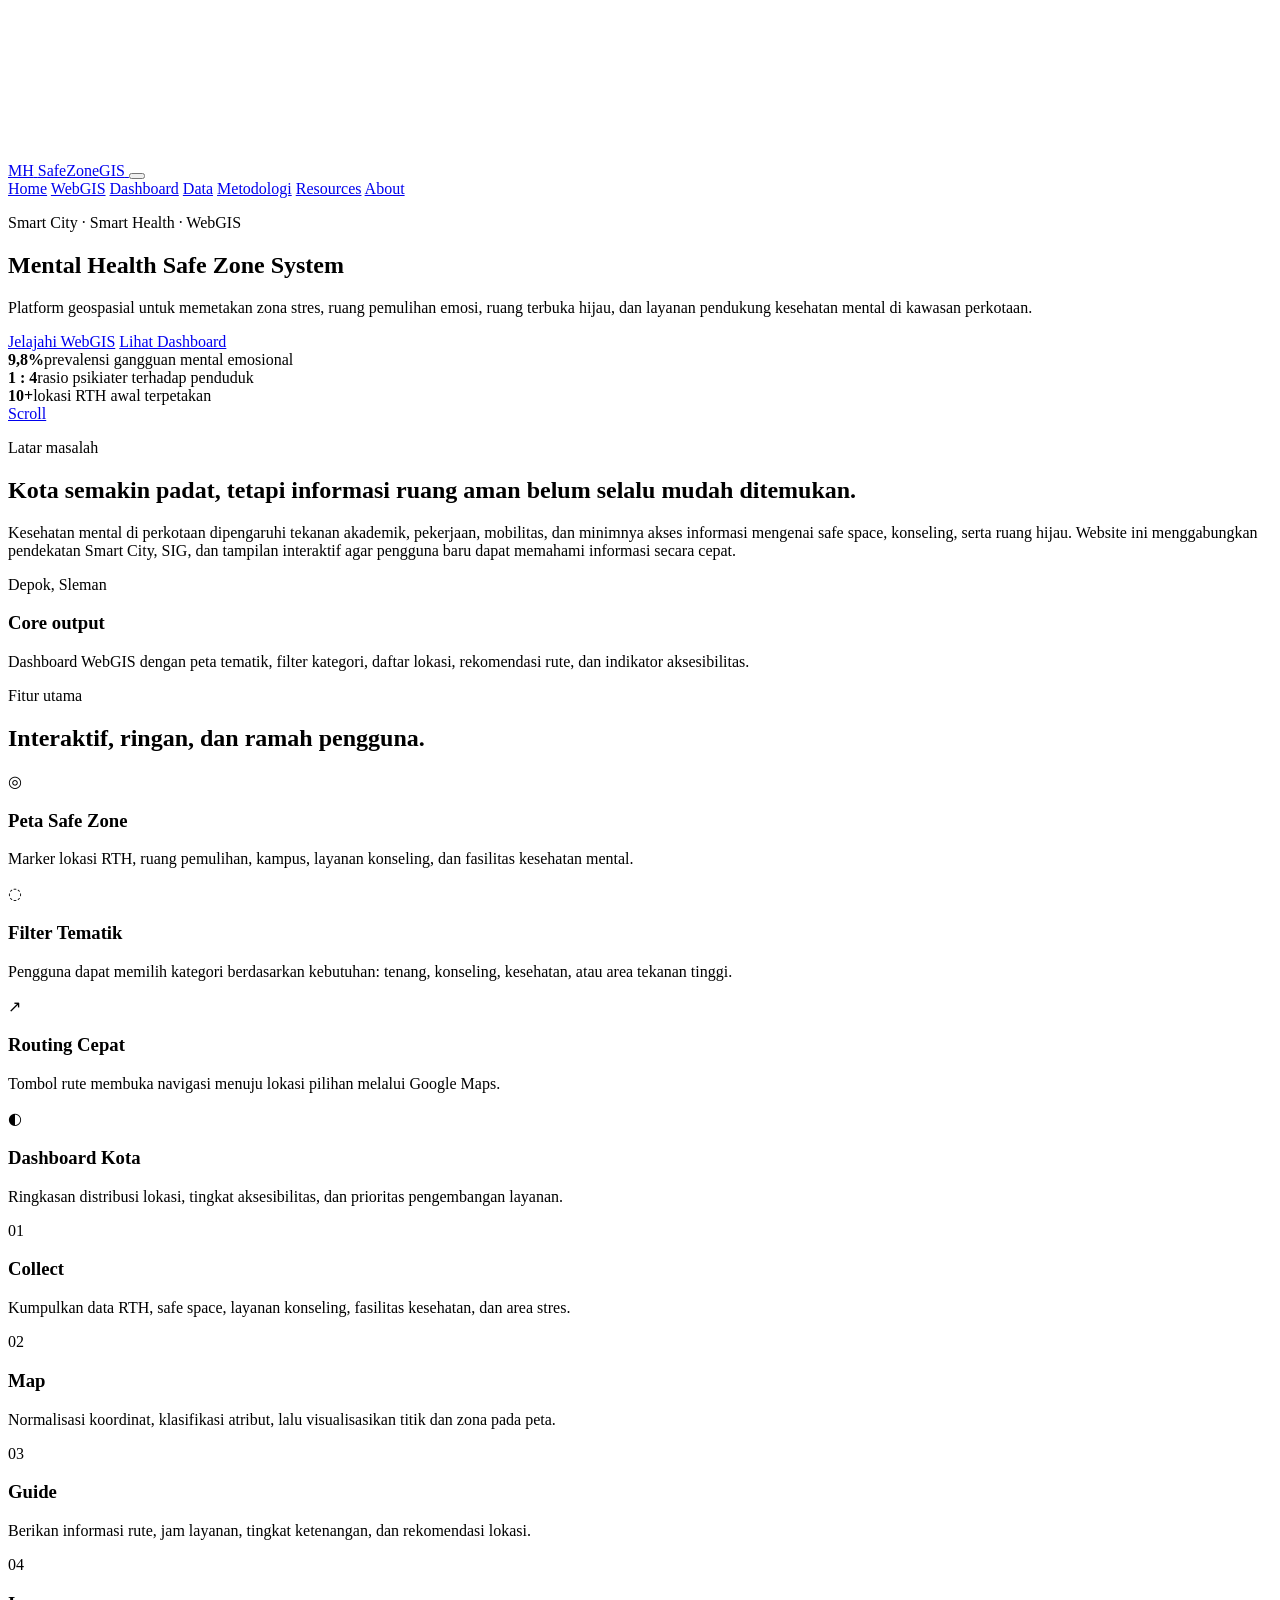
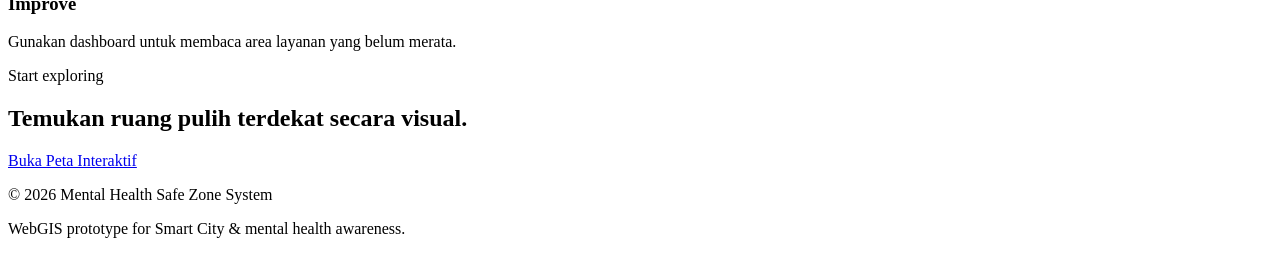
==== index.html @ 43958db9 "Add files via upload" ====
<!doctype html>
<html lang="id">
<head>
  <meta charset="utf-8" />
  <meta name="viewport" content="width=device-width, initial-scale=1" />
  <meta name="description" content="Mental Health Safe Zone System: WebGIS interaktif untuk pemetaan zona stres, safe space, RTH, dan fasilitas pendukung kesehatan mental berbasis Smart City." />
  <title>Mental Health Safe Zone System</title>
  <link rel="preconnect" href="https://fonts.googleapis.com">
  <link rel="preconnect" href="https://fonts.gstatic.com" crossorigin>
  <link href="https://fonts.googleapis.com/css2?family=Inter:wght@400;500;600;700;800;900&family=Space+Grotesk:wght@500;600;700&display=swap" rel="stylesheet">
  <link rel="stylesheet" href="assets/css/style.css" />
</head>
<body data-page="home">
  <canvas id="ambient-canvas" aria-hidden="true"></canvas>
  <div class="noise" aria-hidden="true"></div>
  <div class="cursor-dot" aria-hidden="true"></div>
  <div class="cursor-ring" aria-hidden="true"></div>

  <header class="site-header" data-header>
    <a class="brand" href="index.html" aria-label="Mental Health Safe Zone homepage">
      <span class="brand-mark">MH</span>
      <span class="brand-text">SafeZone<span>GIS</span></span>
    </a>
    <button class="nav-toggle" data-nav-toggle aria-label="Buka menu navigasi"><span></span><span></span></button>
    <nav class="site-nav" data-nav>
      <a href="index.html" class="active">Home</a>
      <a href="map.html">WebGIS</a>
      <a href="dashboard.html">Dashboard</a>
      <a href="data.html">Data</a>
      <a href="methodology.html">Metodologi</a>
      <a href="resources.html">Resources</a>
      <a href="about.html">About</a>
    </nav>
  </header>

  <main>
    <section class="hero section-full">
      <div class="hero-visual" aria-hidden="true">
        <div class="orb orb-a"></div>
        <div class="orb orb-b"></div>
        <div class="orb orb-c"></div>
        <div class="city-grid"></div>
        <div class="pulse-map">
          <span class="pin p1"></span><span class="pin p2"></span><span class="pin p3"></span><span class="pin p4"></span>
        </div>
      </div>
      <div class="container hero-content">
        <p class="eyebrow reveal">Smart City · Smart Health · WebGIS</p>
        <h1 class="hero-title reveal">Mental Health Safe Zone System</h1>
        <p class="hero-lead reveal">
          Platform geospasial untuk memetakan zona stres, ruang pemulihan emosi, ruang terbuka hijau, dan layanan pendukung kesehatan mental di kawasan perkotaan.
        </p>
        <div class="hero-actions reveal">
          <a href="map.html" class="btn btn-primary magnet">Jelajahi WebGIS</a>
          <a href="dashboard.html" class="btn btn-ghost magnet">Lihat Dashboard</a>
        </div>
        <div class="hero-stats reveal" aria-label="Ringkasan kebutuhan sistem">
          <div><strong>9,8%</strong><span>prevalensi gangguan mental emosional</span></div>
          <div><strong>1 : 4</strong><span>rasio psikiater terhadap penduduk</span></div>
          <div><strong>10+</strong><span>lokasi RTH awal terpetakan</span></div>
        </div>
      </div>
      <a href="#overview" class="scroll-cue" aria-label="Scroll ke ringkasan"><span></span>Scroll</a>
    </section>

    <section id="overview" class="section-padding">
      <div class="container split-layout">
        <div class="section-copy reveal">
          <p class="eyebrow">Latar masalah</p>
          <h2>Kota semakin padat, tetapi informasi ruang aman belum selalu mudah ditemukan.</h2>
          <p>
            Kesehatan mental di perkotaan dipengaruhi tekanan akademik, pekerjaan, mobilitas, dan minimnya akses informasi mengenai safe space, konseling, serta ruang hijau. Website ini menggabungkan pendekatan Smart City, SIG, dan tampilan interaktif agar pengguna baru dapat memahami informasi secara cepat.
          </p>
        </div>
        <div class="glass-card insight-card reveal">
          <div class="mini-map-card">
            <div class="mini-map-label">Depok, Sleman</div>
            <div class="map-line l1"></div><div class="map-line l2"></div><div class="map-line l3"></div>
            <span class="map-dot d1"></span><span class="map-dot d2"></span><span class="map-dot d3"></span><span class="map-dot d4"></span>
          </div>
          <h3>Core output</h3>
          <p>Dashboard WebGIS dengan peta tematik, filter kategori, daftar lokasi, rekomendasi rute, dan indikator aksesibilitas.</p>
        </div>
      </div>
    </section>

    <section class="section-padding feature-section">
      <div class="container">
        <div class="section-head reveal">
          <p class="eyebrow">Fitur utama</p>
          <h2>Interaktif, ringan, dan ramah pengguna.</h2>
        </div>
        <div class="feature-grid">
          <article class="feature-card reveal magnet">
            <span class="icon-bubble">◎</span>
            <h3>Peta Safe Zone</h3>
            <p>Marker lokasi RTH, ruang pemulihan, kampus, layanan konseling, dan fasilitas kesehatan mental.</p>
          </article>
          <article class="feature-card reveal magnet">
            <span class="icon-bubble">◌</span>
            <h3>Filter Tematik</h3>
            <p>Pengguna dapat memilih kategori berdasarkan kebutuhan: tenang, konseling, kesehatan, atau area tekanan tinggi.</p>
          </article>
          <article class="feature-card reveal magnet">
            <span class="icon-bubble">↗</span>
            <h3>Routing Cepat</h3>
            <p>Tombol rute membuka navigasi menuju lokasi pilihan melalui Google Maps.</p>
          </article>
          <article class="feature-card reveal magnet">
            <span class="icon-bubble">◐</span>
            <h3>Dashboard Kota</h3>
            <p>Ringkasan distribusi lokasi, tingkat aksesibilitas, dan prioritas pengembangan layanan.</p>
          </article>
        </div>
      </div>
    </section>

    <section class="section-padding story-section">
      <div class="container story-grid">
        <div class="story-step reveal"><span>01</span><h3>Collect</h3><p>Kumpulkan data RTH, safe space, layanan konseling, fasilitas kesehatan, dan area stres.</p></div>
        <div class="story-step reveal"><span>02</span><h3>Map</h3><p>Normalisasi koordinat, klasifikasi atribut, lalu visualisasikan titik dan zona pada peta.</p></div>
        <div class="story-step reveal"><span>03</span><h3>Guide</h3><p>Berikan informasi rute, jam layanan, tingkat ketenangan, dan rekomendasi lokasi.</p></div>
        <div class="story-step reveal"><span>04</span><h3>Improve</h3><p>Gunakan dashboard untuk membaca area layanan yang belum merata.</p></div>
      </div>
    </section>

    <section class="section-padding cta-panel reveal">
      <div class="container cta-inner">
        <div>
          <p class="eyebrow">Start exploring</p>
          <h2>Temukan ruang pulih terdekat secara visual.</h2>
        </div>
        <a href="map.html" class="btn btn-primary magnet">Buka Peta Interaktif</a>
      </div>
    </section>
  </main>

  <footer class="site-footer">
    <div class="container footer-inner">
      <p>© 2026 Mental Health Safe Zone System</p>
      <p>WebGIS prototype for Smart City & mental health awareness.</p>
    </div>
  </footer>

  <script src="assets/js/data.js"></script>
  <script src="assets/js/main.js"></script>
</body>
</html>
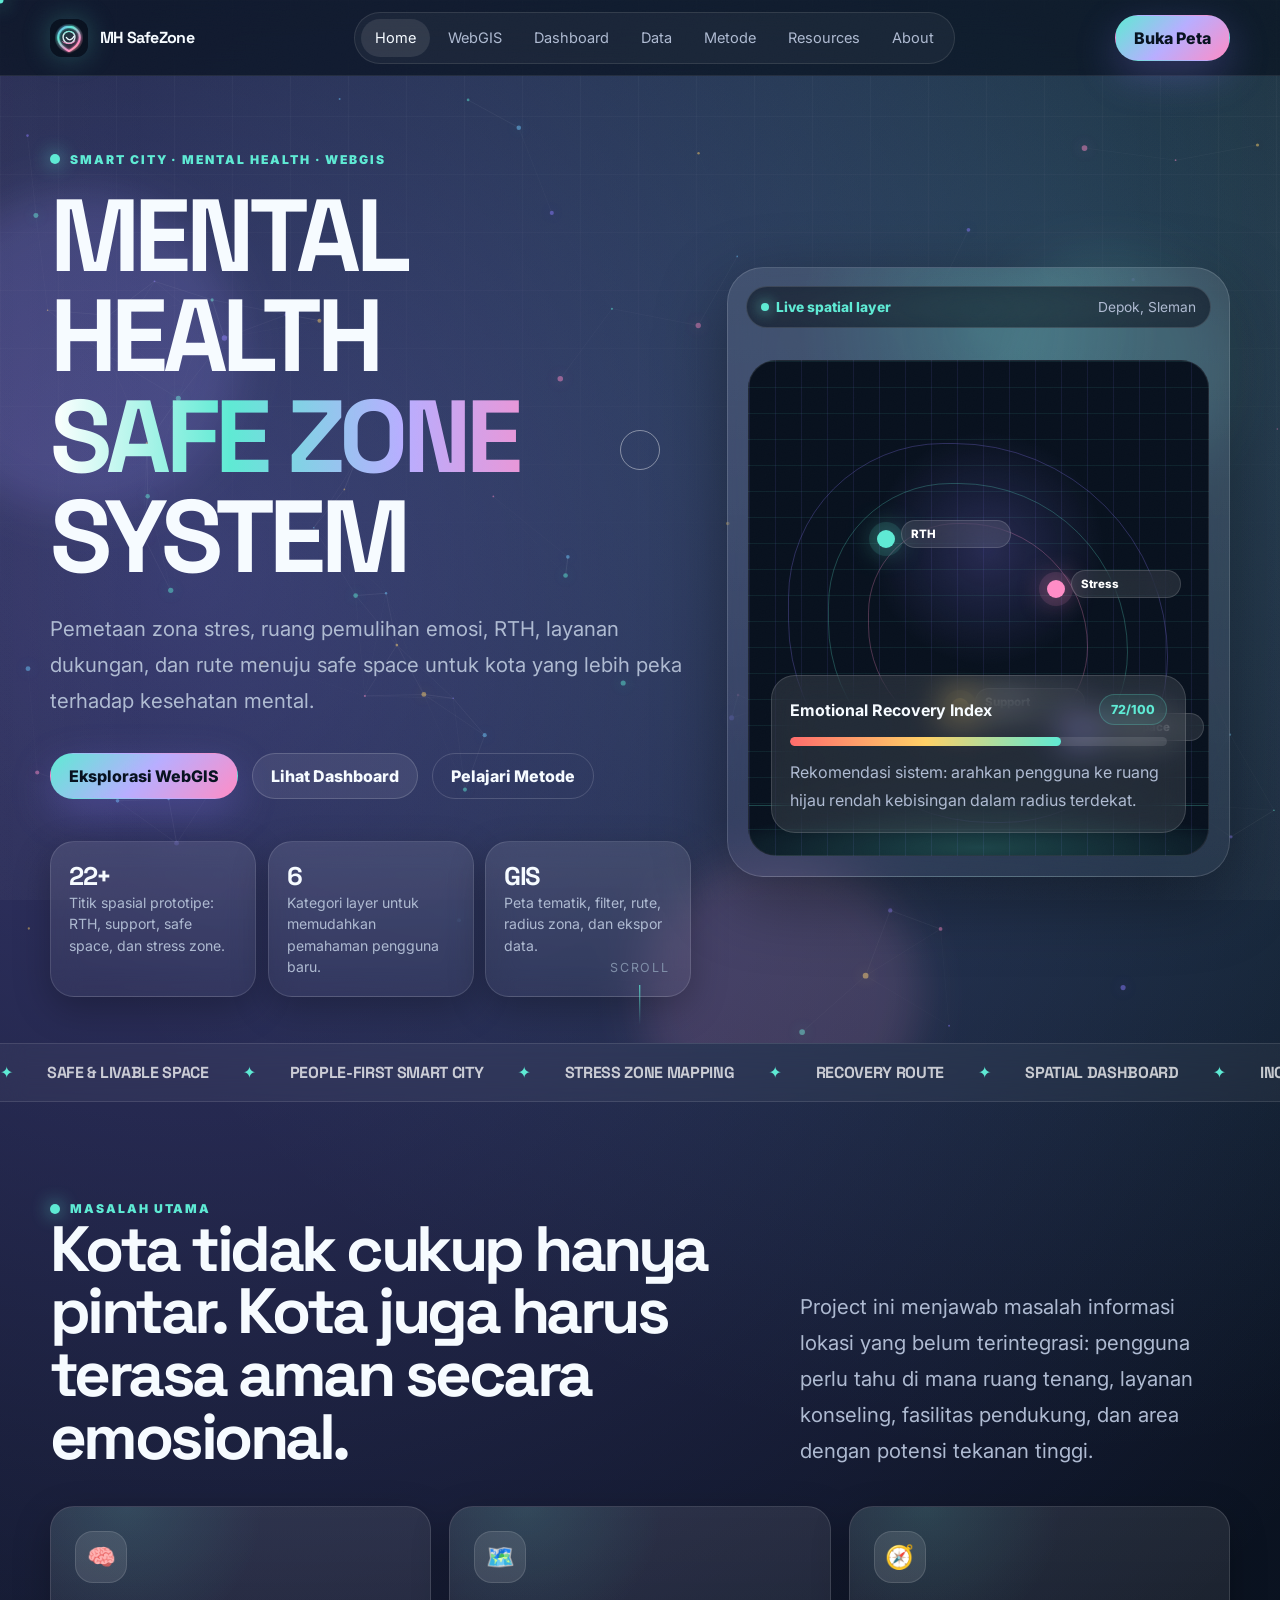
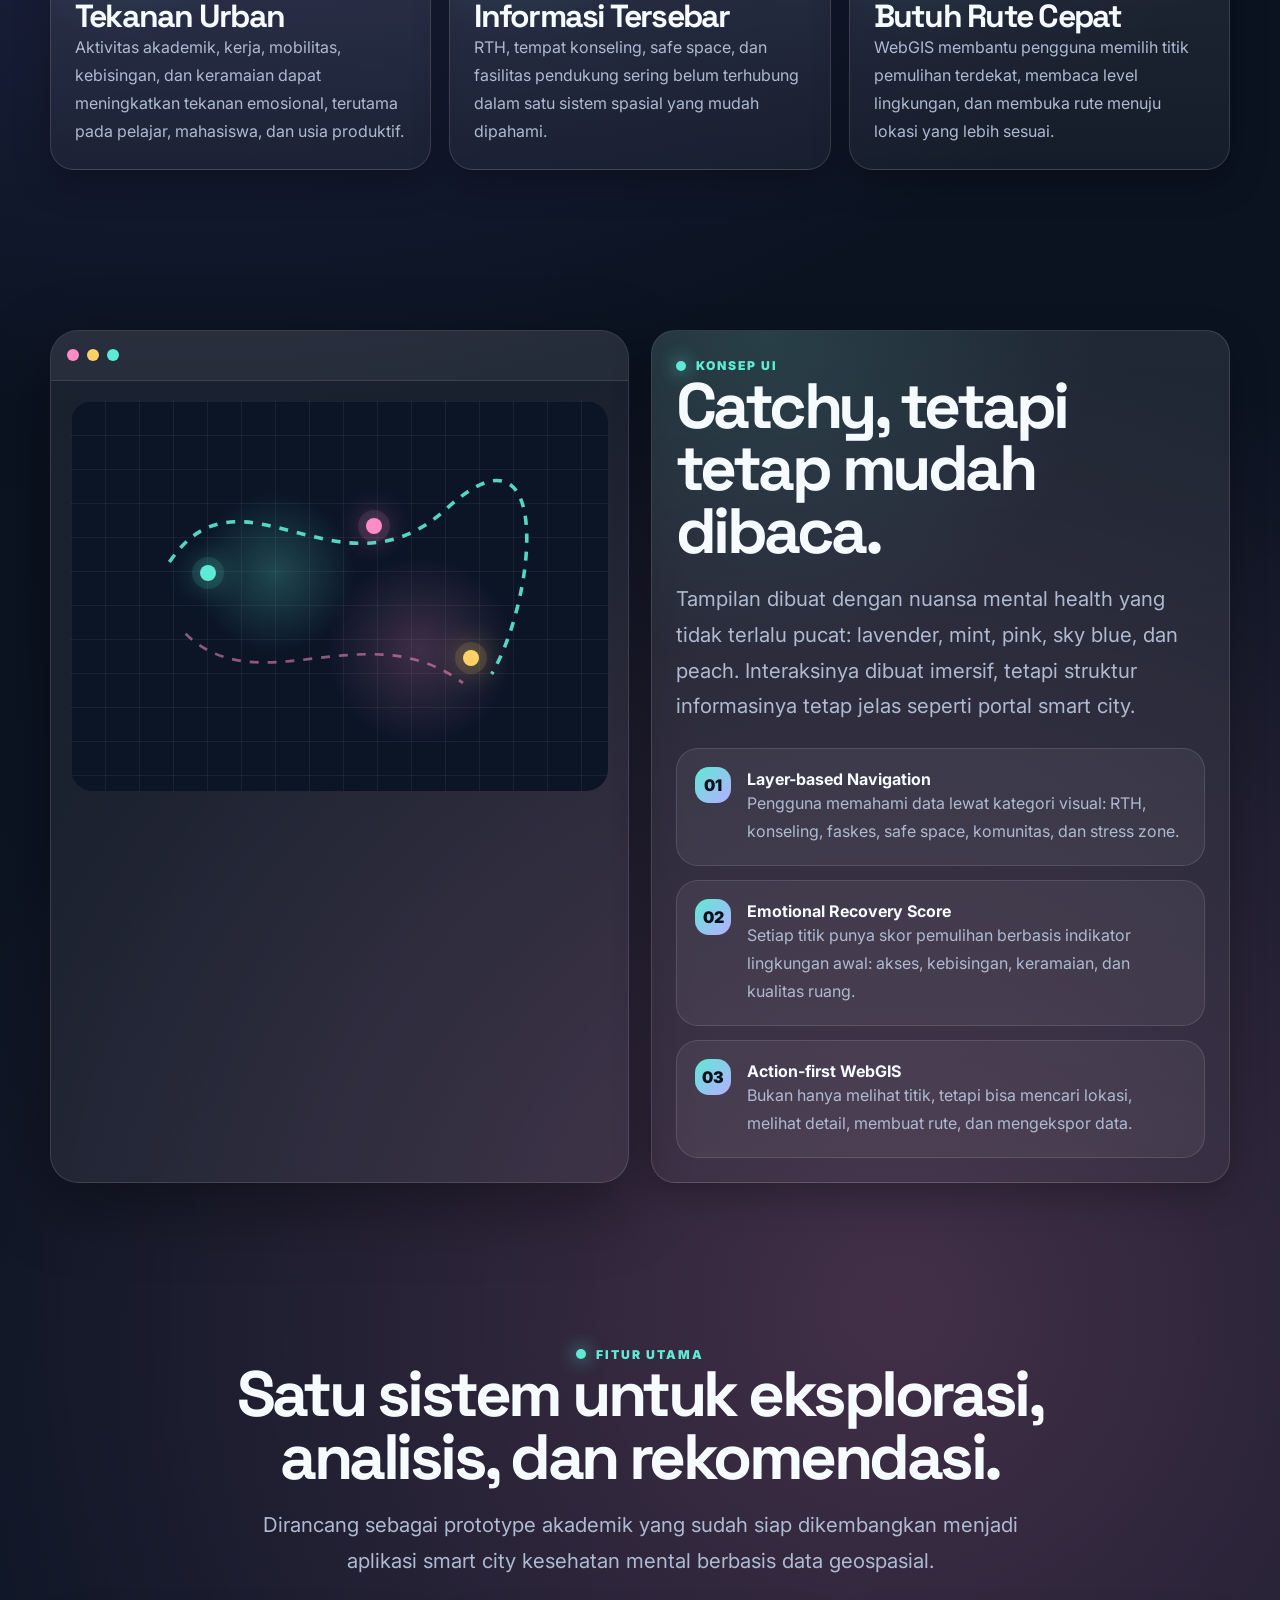
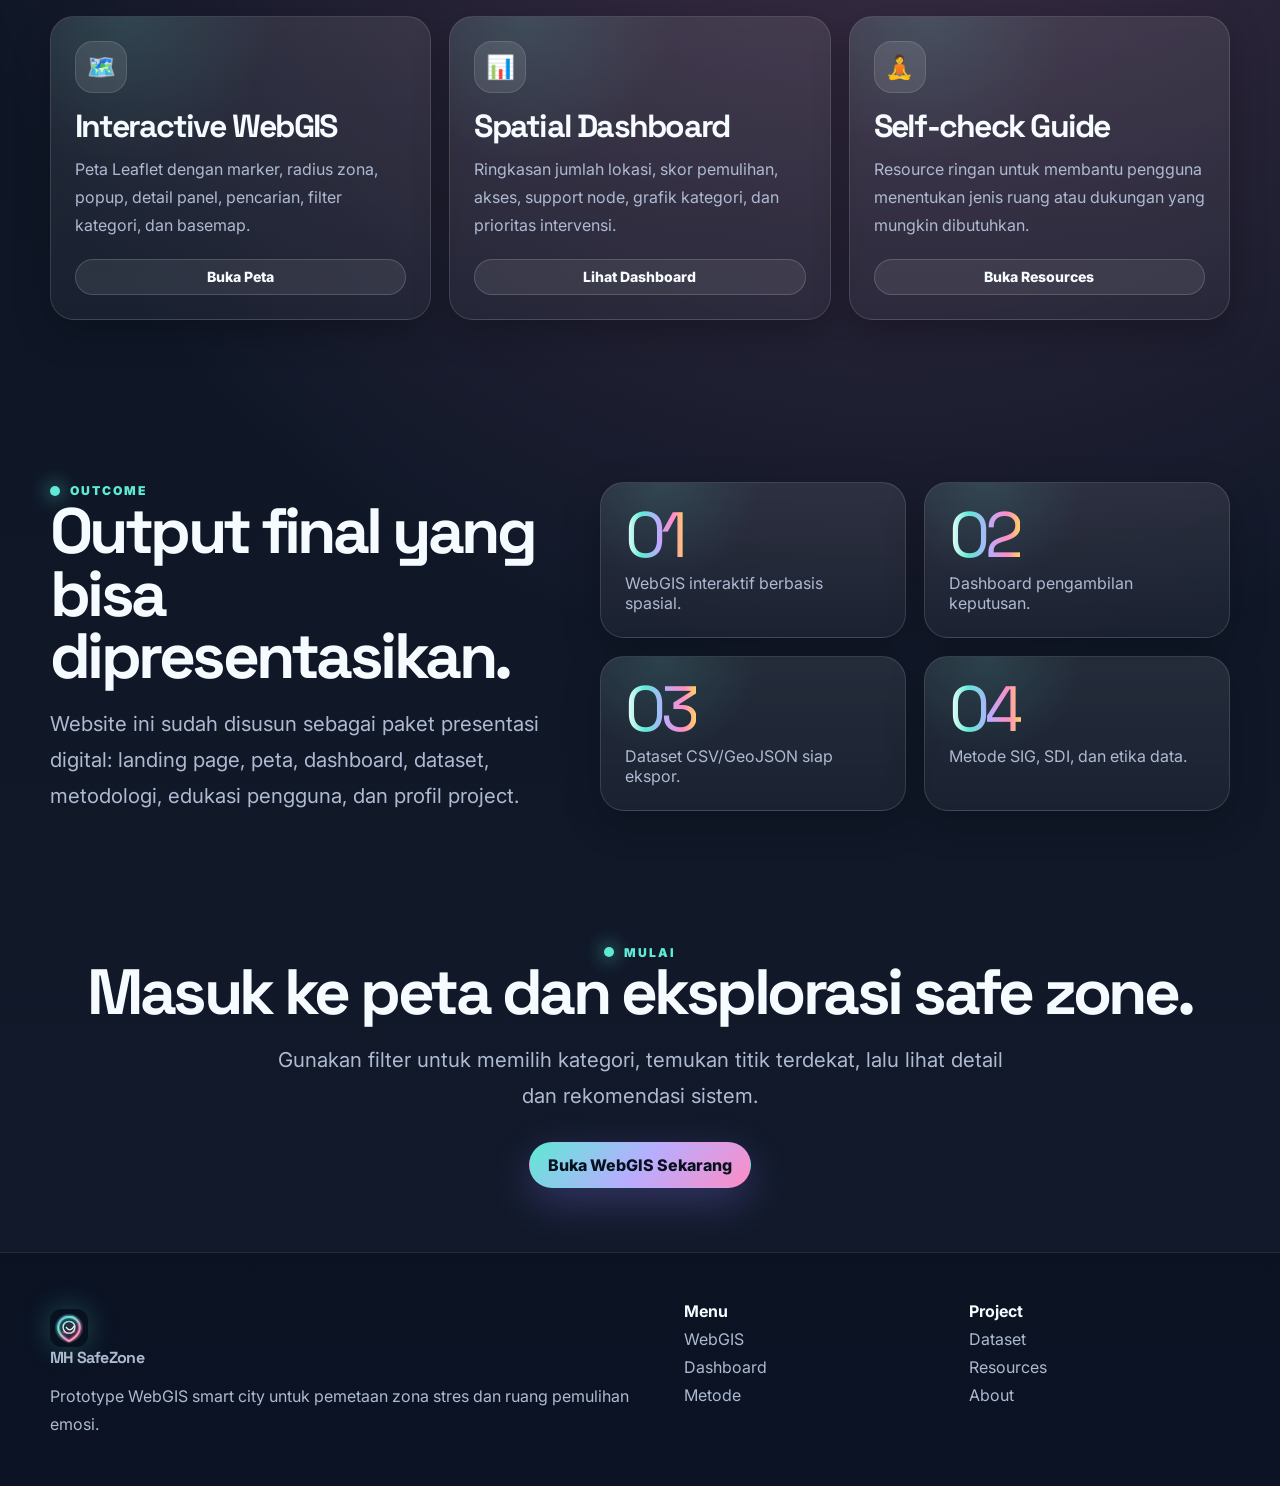
==== commit 94b4b500: "Add files via upload" ====
--- a/index.html
+++ b/index.html
@@ -1,144 +1,217 @@
 <!doctype html>
 <html lang="id">
 <head>
-  <meta charset="utf-8" />
-  <meta name="viewport" content="width=device-width, initial-scale=1" />
-  <meta name="description" content="Mental Health Safe Zone System: WebGIS interaktif untuk pemetaan zona stres, safe space, RTH, dan fasilitas pendukung kesehatan mental berbasis Smart City." />
-  <title>Mental Health Safe Zone System</title>
+  <meta charset="utf-8">
+  <meta name="viewport" content="width=device-width, initial-scale=1">
+  <title>Mental Health Safe Zone System — Smart City WebGIS</title>
+  <meta name="description" content="WebGIS interaktif untuk pemetaan zona stres dan ruang pemulihan emosi dalam smart city berbasis kesehatan mental.">
+  <meta name="theme-color" content="#8B7CFF">
+  <link rel="manifest" href="manifest.webmanifest">
+  <link rel="icon" href="assets/img/logo.svg" type="image/svg+xml">
   <link rel="preconnect" href="https://fonts.googleapis.com">
   <link rel="preconnect" href="https://fonts.gstatic.com" crossorigin>
-  <link href="https://fonts.googleapis.com/css2?family=Inter:wght@400;500;600;700;800;900&family=Space+Grotesk:wght@500;600;700&display=swap" rel="stylesheet">
-  <link rel="stylesheet" href="assets/css/style.css" />
+  <link href="https://fonts.googleapis.com/css2?family=Inter:wght@400;600;700;800;900&family=Space+Grotesk:wght@500;700&display=swap" rel="stylesheet">
+  <link rel="stylesheet" href="assets/css/style.css">
 </head>
-<body data-page="home">
-  <canvas id="ambient-canvas" aria-hidden="true"></canvas>
+<body>
+  <a class="skip-link" href="#main">Lewati ke konten utama</a>
   <div class="noise" aria-hidden="true"></div>
   <div class="cursor-dot" aria-hidden="true"></div>
   <div class="cursor-ring" aria-hidden="true"></div>
 
-  <header class="site-header" data-header>
-    <a class="brand" href="index.html" aria-label="Mental Health Safe Zone homepage">
-      <span class="brand-mark">MH</span>
-      <span class="brand-text">SafeZone<span>GIS</span></span>
-    </a>
-    <button class="nav-toggle" data-nav-toggle aria-label="Buka menu navigasi"><span></span><span></span></button>
-    <nav class="site-nav" data-nav>
-      <a href="index.html" class="active">Home</a>
-      <a href="map.html">WebGIS</a>
-      <a href="dashboard.html">Dashboard</a>
-      <a href="data.html">Data</a>
-      <a href="methodology.html">Metodologi</a>
-      <a href="resources.html">Resources</a>
-      <a href="about.html">About</a>
+  <header class="site-header">
+    <nav class="nav container" aria-label="Navigasi utama">
+      <a class="brand" href="index.html" aria-label="Mental Health Safe Zone System">
+        <img src="assets/img/logo.svg" alt="Logo Mental Health Safe Zone">
+        <span>MH SafeZone</span>
+      </a>
+      <div class="nav-links" data-nav-links>
+        <a href="index.html">Home</a>
+        <a href="map.html">WebGIS</a>
+        <a href="dashboard.html">Dashboard</a>
+        <a href="data.html">Data</a>
+        <a href="methodology.html">Metode</a>
+        <a href="resources.html">Resources</a>
+        <a href="about.html">About</a>
+      </div>
+      <div class="nav-actions">
+        <a class="btn primary" href="map.html">Buka Peta</a>
+        <button class="menu-toggle" type="button" aria-label="Buka menu" aria-expanded="false" data-menu-toggle><span></span><span></span></button>
+      </div>
     </nav>
   </header>
 
-  <main>
-    <section class="hero section-full">
-      <div class="hero-visual" aria-hidden="true">
-        <div class="orb orb-a"></div>
-        <div class="orb orb-b"></div>
-        <div class="orb orb-c"></div>
-        <div class="city-grid"></div>
-        <div class="pulse-map">
-          <span class="pin p1"></span><span class="pin p2"></span><span class="pin p3"></span><span class="pin p4"></span>
-        </div>
-      </div>
-      <div class="container hero-content">
-        <p class="eyebrow reveal">Smart City · Smart Health · WebGIS</p>
-        <h1 class="hero-title reveal">Mental Health Safe Zone System</h1>
-        <p class="hero-lead reveal">
-          Platform geospasial untuk memetakan zona stres, ruang pemulihan emosi, ruang terbuka hijau, dan layanan pendukung kesehatan mental di kawasan perkotaan.
-        </p>
-        <div class="hero-actions reveal">
-          <a href="map.html" class="btn btn-primary magnet">Jelajahi WebGIS</a>
-          <a href="dashboard.html" class="btn btn-ghost magnet">Lihat Dashboard</a>
-        </div>
-        <div class="hero-stats reveal" aria-label="Ringkasan kebutuhan sistem">
-          <div><strong>9,8%</strong><span>prevalensi gangguan mental emosional</span></div>
-          <div><strong>1 : 4</strong><span>rasio psikiater terhadap penduduk</span></div>
-          <div><strong>10+</strong><span>lokasi RTH awal terpetakan</span></div>
-        </div>
-      </div>
-      <a href="#overview" class="scroll-cue" aria-label="Scroll ke ringkasan"><span></span>Scroll</a>
-    </section>
-
-    <section id="overview" class="section-padding">
-      <div class="container split-layout">
-        <div class="section-copy reveal">
-          <p class="eyebrow">Latar masalah</p>
-          <h2>Kota semakin padat, tetapi informasi ruang aman belum selalu mudah ditemukan.</h2>
-          <p>
-            Kesehatan mental di perkotaan dipengaruhi tekanan akademik, pekerjaan, mobilitas, dan minimnya akses informasi mengenai safe space, konseling, serta ruang hijau. Website ini menggabungkan pendekatan Smart City, SIG, dan tampilan interaktif agar pengguna baru dapat memahami informasi secara cepat.
-          </p>
-        </div>
-        <div class="glass-card insight-card reveal">
-          <div class="mini-map-card">
-            <div class="mini-map-label">Depok, Sleman</div>
-            <div class="map-line l1"></div><div class="map-line l2"></div><div class="map-line l3"></div>
-            <span class="map-dot d1"></span><span class="map-dot d2"></span><span class="map-dot d3"></span><span class="map-dot d4"></span>
-          </div>
-          <h3>Core output</h3>
-          <p>Dashboard WebGIS dengan peta tematik, filter kategori, daftar lokasi, rekomendasi rute, dan indikator aksesibilitas.</p>
-        </div>
-      </div>
-    </section>
-
-    <section class="section-padding feature-section">
+  <main id="main">
+    <section class="hero">
+      <canvas id="ambientCanvas" aria-hidden="true"></canvas>
+      <div class="orb o1" aria-hidden="true"></div>
+      <div class="orb o2" aria-hidden="true"></div>
+      <div class="orb o3" aria-hidden="true"></div>
+      <div class="container hero-grid">
+        <div class="hero-copy reveal">
+          <span class="kicker">Smart City · Mental Health · WebGIS</span>
+          <h1 class="hero-title">
+            <span class="line">Mental Health</span>
+            <span class="line gradient-text">Safe Zone</span>
+            <span class="line">System</span>
+          </h1>
+          <p class="lead hero-text">Pemetaan zona stres, ruang pemulihan emosi, RTH, layanan dukungan, dan rute menuju safe space untuk kota yang lebih peka terhadap kesehatan mental.</p>
+          <div class="hero-actions">
+            <a class="btn primary" href="map.html">Eksplorasi WebGIS</a>
+            <a class="btn" href="dashboard.html">Lihat Dashboard</a>
+            <a class="btn ghost" href="methodology.html">Pelajari Metode</a>
+          </div>
+          <div class="hero-meta">
+            <div class="meta-card tilt">
+              <strong data-count="22" data-suffix="+">0+</strong>
+              <span>Titik spasial prototipe: RTH, support, safe space, dan stress zone.</span>
+            </div>
+            <div class="meta-card tilt">
+              <strong data-count="6">0</strong>
+              <span>Kategori layer untuk memudahkan pemahaman pengguna baru.</span>
+            </div>
+            <div class="meta-card tilt">
+              <strong>GIS</strong>
+              <span>Peta tematik, filter, rute, radius zona, dan ekspor data.</span>
+            </div>
+          </div>
+        </div>
+        <aside class="experience-panel tilt reveal" aria-label="Preview konsep WebGIS interaktif">
+          <div class="panel-topbar">
+            <span class="live-dot">Live spatial layer</span>
+            <span>Depok, Sleman</span>
+          </div>
+          <div class="city-visual">
+            <div class="city-line"></div>
+            <div class="city-line"></div>
+            <div class="city-line"></div>
+            <span class="map-pin pin-1" data-label="RTH"></span>
+            <span class="map-pin pin-2" data-label="Stress"></span>
+            <span class="map-pin pin-3" data-label="Support"></span>
+            <span class="map-pin pin-4" data-label="Safe Space"></span>
+            <div class="mood-card">
+              <div class="mood-row"><strong>Emotional Recovery Index</strong><span class="badge mint">72/100</span></div>
+              <div class="mood-bar"><span></span></div>
+              <p>Rekomendasi sistem: arahkan pengguna ke ruang hijau rendah kebisingan dalam radius terdekat.</p>
+            </div>
+          </div>
+        </aside>
+      </div>
+      <div class="scrolldown">Scroll</div>
+    </section>
+
+    <div class="marquee" aria-hidden="true">
+      <div class="marquee-track">
+        <span>Safe & Livable Space</span><span>People-first Smart City</span><span>Stress Zone Mapping</span><span>Recovery Route</span><span>Spatial Dashboard</span><span>Inclusive Urban Health</span>
+        <span>Safe & Livable Space</span><span>People-first Smart City</span><span>Stress Zone Mapping</span><span>Recovery Route</span><span>Spatial Dashboard</span><span>Inclusive Urban Health</span>
+      </div>
+    </div>
+
+    <section class="section">
       <div class="container">
         <div class="section-head reveal">
-          <p class="eyebrow">Fitur utama</p>
-          <h2>Interaktif, ringan, dan ramah pengguna.</h2>
-        </div>
-        <div class="feature-grid">
-          <article class="feature-card reveal magnet">
-            <span class="icon-bubble">◎</span>
-            <h3>Peta Safe Zone</h3>
-            <p>Marker lokasi RTH, ruang pemulihan, kampus, layanan konseling, dan fasilitas kesehatan mental.</p>
+          <div>
+            <span class="kicker">Masalah Utama</span>
+            <h2>Kota tidak cukup hanya pintar. Kota juga harus terasa aman secara emosional.</h2>
+          </div>
+          <p class="lead">Project ini menjawab masalah informasi lokasi yang belum terintegrasi: pengguna perlu tahu di mana ruang tenang, layanan konseling, fasilitas pendukung, dan area dengan potensi tekanan tinggi.</p>
+        </div>
+        <div class="card-grid three">
+          <article class="glass-card reveal tilt">
+            <div class="card-icon">🧠</div>
+            <h3>Tekanan Urban</h3>
+            <p>Aktivitas akademik, kerja, mobilitas, kebisingan, dan keramaian dapat meningkatkan tekanan emosional, terutama pada pelajar, mahasiswa, dan usia produktif.</p>
           </article>
-          <article class="feature-card reveal magnet">
-            <span class="icon-bubble">◌</span>
-            <h3>Filter Tematik</h3>
-            <p>Pengguna dapat memilih kategori berdasarkan kebutuhan: tenang, konseling, kesehatan, atau area tekanan tinggi.</p>
+          <article class="glass-card reveal tilt">
+            <div class="card-icon">🗺️</div>
+            <h3>Informasi Tersebar</h3>
+            <p>RTH, tempat konseling, safe space, dan fasilitas pendukung sering belum terhubung dalam satu sistem spasial yang mudah dipahami.</p>
           </article>
-          <article class="feature-card reveal magnet">
-            <span class="icon-bubble">↗</span>
-            <h3>Routing Cepat</h3>
-            <p>Tombol rute membuka navigasi menuju lokasi pilihan melalui Google Maps.</p>
+          <article class="glass-card reveal tilt">
+            <div class="card-icon">🧭</div>
+            <h3>Butuh Rute Cepat</h3>
+            <p>WebGIS membantu pengguna memilih titik pemulihan terdekat, membaca level lingkungan, dan membuka rute menuju lokasi yang lebih sesuai.</p>
           </article>
-          <article class="feature-card reveal magnet">
-            <span class="icon-bubble">◐</span>
-            <h3>Dashboard Kota</h3>
-            <p>Ringkasan distribusi lokasi, tingkat aksesibilitas, dan prioritas pengembangan layanan.</p>
-          </article>
-        </div>
-      </div>
-    </section>
-
-    <section class="section-padding story-section">
-      <div class="container story-grid">
-        <div class="story-step reveal"><span>01</span><h3>Collect</h3><p>Kumpulkan data RTH, safe space, layanan konseling, fasilitas kesehatan, dan area stres.</p></div>
-        <div class="story-step reveal"><span>02</span><h3>Map</h3><p>Normalisasi koordinat, klasifikasi atribut, lalu visualisasikan titik dan zona pada peta.</p></div>
-        <div class="story-step reveal"><span>03</span><h3>Guide</h3><p>Berikan informasi rute, jam layanan, tingkat ketenangan, dan rekomendasi lokasi.</p></div>
-        <div class="story-step reveal"><span>04</span><h3>Improve</h3><p>Gunakan dashboard untuk membaca area layanan yang belum merata.</p></div>
-      </div>
-    </section>
-
-    <section class="section-padding cta-panel reveal">
-      <div class="container cta-inner">
-        <div>
-          <p class="eyebrow">Start exploring</p>
-          <h2>Temukan ruang pulih terdekat secara visual.</h2>
-        </div>
-        <a href="map.html" class="btn btn-primary magnet">Buka Peta Interaktif</a>
+        </div>
+      </div>
+    </section>
+
+    <section class="section compact">
+      <div class="container preview-grid">
+        <div class="mock-browser reveal">
+          <div class="mock-bar"><span class="mock-dot"></span><span class="mock-dot"></span><span class="mock-dot"></span></div>
+          <div class="mock-content">
+            <div class="mini-map">
+              <svg class="mini-route" viewBox="0 0 600 420" preserveAspectRatio="none" aria-hidden="true">
+                <path d="M110 180 C 190 60, 300 230, 420 120 S 520 220, 470 305" fill="none" stroke="#5eead4" stroke-width="4" opacity=".9"/>
+                <path d="M128 260 C 210 340, 330 235, 438 315" fill="none" stroke="#ff8cc6" stroke-width="3" opacity=".55"/>
+              </svg>
+              <span class="mini-pin a"></span><span class="mini-pin b"></span><span class="mini-pin c"></span>
+            </div>
+          </div>
+        </div>
+        <div class="glass-card reveal">
+          <span class="kicker">Konsep UI</span>
+          <h2>Catchy, tetapi tetap mudah dibaca.</h2>
+          <p class="lead" style="margin-top:18px">Tampilan dibuat dengan nuansa mental health yang tidak terlalu pucat: lavender, mint, pink, sky blue, dan peach. Interaksinya dibuat imersif, tetapi struktur informasinya tetap jelas seperti portal smart city.</p>
+          <div class="timeline" style="margin-top:24px">
+            <div class="timeline-item"><strong>Layer-based Navigation</strong><p>Pengguna memahami data lewat kategori visual: RTH, konseling, faskes, safe space, komunitas, dan stress zone.</p></div>
+            <div class="timeline-item"><strong>Emotional Recovery Score</strong><p>Setiap titik punya skor pemulihan berbasis indikator lingkungan awal: akses, kebisingan, keramaian, dan kualitas ruang.</p></div>
+            <div class="timeline-item"><strong>Action-first WebGIS</strong><p>Bukan hanya melihat titik, tetapi bisa mencari lokasi, melihat detail, membuat rute, dan mengekspor data.</p></div>
+          </div>
+        </div>
+      </div>
+    </section>
+
+    <section class="section">
+      <div class="container">
+        <div class="section-head centered reveal">
+          <span class="kicker">Fitur Utama</span>
+          <h2>Satu sistem untuk eksplorasi, analisis, dan rekomendasi.</h2>
+          <p class="lead">Dirancang sebagai prototype akademik yang sudah siap dikembangkan menjadi aplikasi smart city kesehatan mental berbasis data geospasial.</p>
+        </div>
+        <div class="feature-row">
+          <article class="glass-card feature-card reveal tilt"><div><div class="card-icon">🗺️</div><h3>Interactive WebGIS</h3><p>Peta Leaflet dengan marker, radius zona, popup, detail panel, pencarian, filter kategori, dan basemap.</p></div><a class="btn small" href="map.html">Buka Peta</a></article>
+          <article class="glass-card feature-card reveal tilt"><div><div class="card-icon">📊</div><h3>Spatial Dashboard</h3><p>Ringkasan jumlah lokasi, skor pemulihan, akses, support node, grafik kategori, dan prioritas intervensi.</p></div><a class="btn small" href="dashboard.html">Lihat Dashboard</a></article>
+          <article class="glass-card feature-card reveal tilt"><div><div class="card-icon">🧘</div><h3>Self-check Guide</h3><p>Resource ringan untuk membantu pengguna menentukan jenis ruang atau dukungan yang mungkin dibutuhkan.</p></div><a class="btn small" href="resources.html">Buka Resources</a></article>
+        </div>
+      </div>
+    </section>
+
+    <section class="section compact">
+      <div class="container split">
+        <div class="reveal">
+          <span class="kicker">Outcome</span>
+          <h2>Output final yang bisa dipresentasikan.</h2>
+          <p class="lead" style="margin-top:18px">Website ini sudah disusun sebagai paket presentasi digital: landing page, peta, dashboard, dataset, metodologi, edukasi pengguna, dan profil project.</p>
+        </div>
+        <div class="card-grid two">
+          <div class="glass-card reveal"><span class="stat-big gradient-text">01</span><span class="stat-label">WebGIS interaktif berbasis spasial.</span></div>
+          <div class="glass-card reveal"><span class="stat-big gradient-text">02</span><span class="stat-label">Dashboard pengambilan keputusan.</span></div>
+          <div class="glass-card reveal"><span class="stat-big gradient-text">03</span><span class="stat-label">Dataset CSV/GeoJSON siap ekspor.</span></div>
+          <div class="glass-card reveal"><span class="stat-big gradient-text">04</span><span class="stat-label">Metode SIG, SDI, dan etika data.</span></div>
+        </div>
+      </div>
+    </section>
+
+    <section class="section compact">
+      <div class="container center reveal">
+        <span class="kicker">Mulai</span>
+        <h2>Masuk ke peta dan eksplorasi safe zone.</h2>
+        <p class="lead" style="margin:18px auto 28px">Gunakan filter untuk memilih kategori, temukan titik terdekat, lalu lihat detail dan rekomendasi sistem.</p>
+        <a class="btn primary" href="map.html">Buka WebGIS Sekarang</a>
       </div>
     </section>
   </main>
 
-  <footer class="site-footer">
-    <div class="container footer-inner">
-      <p>© 2026 Mental Health Safe Zone System</p>
-      <p>WebGIS prototype for Smart City & mental health awareness.</p>
+  <footer class="footer">
+    <div class="container footer-grid">
+      <div>
+        <a class="brand" href="index.html"><img src="assets/img/logo.svg" alt=""><span>MH SafeZone</span></a>
+        <p style="margin-top:14px">Prototype WebGIS smart city untuk pemetaan zona stres dan ruang pemulihan emosi.</p>
+      </div>
+      <div><strong>Menu</strong><a href="map.html">WebGIS</a><a href="dashboard.html">Dashboard</a><a href="methodology.html">Metode</a></div>
+      <div><strong>Project</strong><a href="data.html">Dataset</a><a href="resources.html">Resources</a><a href="about.html">About</a></div>
     </div>
   </footer>
 
--- a/assets/css/style.css
+++ b/assets/css/style.css
@@ -0,0 +1,1081 @@
+/*
+  Mental Health Safe Zone System — GitHub Pages static website
+  Design direction: immersive creative-tech + clear smart-city event layout
+*/
+:root {
+  --bg: #08111f;
+  --bg-2: #0f1b2d;
+  --bg-3: #142036;
+  --surface: rgba(255, 255, 255, 0.08);
+  --surface-strong: rgba(255, 255, 255, 0.14);
+  --surface-soft: rgba(255, 255, 255, 0.055);
+  --border: rgba(255, 255, 255, 0.16);
+  --border-strong: rgba(255, 255, 255, 0.26);
+  --text: #f6fbff;
+  --muted: #aebad1;
+  --muted-2: #7f8ea8;
+  --dark: #07101d;
+  --mint: #5eead4;
+  --mint-2: #2dd4bf;
+  --lavender: #8b7cff;
+  --lavender-2: #b7adff;
+  --pink: #ff8cc6;
+  --pink-2: #ff5aa5;
+  --peach: #ffd166;
+  --orange: #ff9f68;
+  --sky: #6ecbff;
+  --green: #8fffbb;
+  --red: #ff6b6b;
+  --yellow: #ffd166;
+  --shadow: 0 22px 70px rgba(0, 0, 0, 0.38);
+  --shadow-soft: 0 12px 36px rgba(0, 0, 0, 0.26);
+  --radius-xl: 32px;
+  --radius-lg: 24px;
+  --radius-md: 18px;
+  --radius-sm: 12px;
+  --container: min(1180px, calc(100vw - 40px));
+  --nav-h: 76px;
+  --font-display: "Space Grotesk", system-ui, sans-serif;
+  --font-body: "Inter", system-ui, -apple-system, BlinkMacSystemFont, "Segoe UI", sans-serif;
+}
+
+* { box-sizing: border-box; }
+html { scroll-behavior: smooth; }
+body {
+  margin: 0;
+  color: var(--text);
+  background:
+    radial-gradient(circle at 15% 12%, rgba(139, 124, 255, 0.35), transparent 34%),
+    radial-gradient(circle at 82% 6%, rgba(94, 234, 212, 0.18), transparent 26%),
+    radial-gradient(circle at 70% 62%, rgba(255, 140, 198, 0.22), transparent 32%),
+    linear-gradient(180deg, #08111f 0%, #0b1321 42%, #121a2b 100%);
+  font-family: var(--font-body);
+  min-height: 100vh;
+  overflow-x: hidden;
+}
+body::before {
+  content: "";
+  position: fixed;
+  inset: 0;
+  pointer-events: none;
+  background-image:
+    linear-gradient(rgba(255,255,255,.035) 1px, transparent 1px),
+    linear-gradient(90deg, rgba(255,255,255,.035) 1px, transparent 1px);
+  background-size: 58px 58px;
+  mask-image: linear-gradient(to bottom, rgba(0,0,0,.95), transparent 78%);
+  z-index: -3;
+}
+body::after {
+  content: "";
+  position: fixed;
+  inset: 0;
+  pointer-events: none;
+  background: linear-gradient(90deg, rgba(255,255,255,.025), transparent 12%, transparent 88%, rgba(255,255,255,.025));
+  z-index: -2;
+}
+a { color: inherit; text-decoration: none; }
+img, svg { max-width: 100%; display: block; }
+button, input, select, textarea { font: inherit; }
+button { color: inherit; }
+::selection { background: rgba(94, 234, 212, .35); color: #fff; }
+.skip-link {
+  position: fixed;
+  left: 16px;
+  top: -80px;
+  z-index: 10000;
+  background: var(--mint);
+  color: #08111f;
+  padding: 12px 16px;
+  border-radius: 999px;
+  transition: top .2s ease;
+  font-weight: 800;
+}
+.skip-link:focus { top: 16px; }
+.noise {
+  position: fixed;
+  inset: 0;
+  background-image: url("data:image/svg+xml,%3Csvg xmlns='http://www.w3.org/2000/svg' width='120' height='120' viewBox='0 0 120 120'%3E%3Cfilter id='n'%3E%3CfeTurbulence type='fractalNoise' baseFrequency='.75' numOctaves='3' stitchTiles='stitch'/%3E%3C/filter%3E%3Crect width='120' height='120' filter='url(%23n)' opacity='.22'/%3E%3C/svg%3E");
+  opacity: .07;
+  pointer-events: none;
+  z-index: 9998;
+  mix-blend-mode: screen;
+}
+.cursor-dot, .cursor-ring {
+  position: fixed;
+  top: 0;
+  left: 0;
+  pointer-events: none;
+  z-index: 9999;
+  transform: translate(-50%, -50%);
+  display: none;
+}
+.cursor-dot {
+  width: 7px;
+  height: 7px;
+  border-radius: 50%;
+  background: var(--mint);
+  box-shadow: 0 0 20px var(--mint);
+}
+.cursor-ring {
+  width: 40px;
+  height: 40px;
+  border-radius: 50%;
+  border: 1px solid rgba(255,255,255,.42);
+  transition: width .18s ease, height .18s ease, border-color .18s ease, background .18s ease;
+}
+.cursor-ring.is-hovering {
+  width: 58px;
+  height: 58px;
+  background: rgba(139, 124, 255, .12);
+  border-color: rgba(94, 234, 212, .85);
+}
+@media (pointer: fine) {
+  .cursor-dot, .cursor-ring { display: block; }
+}
+
+.container { width: var(--container); margin: 0 auto; }
+.section { padding: 96px 0; position: relative; }
+.section.compact { padding: 64px 0; }
+.kicker {
+  display: inline-flex;
+  align-items: center;
+  gap: 10px;
+  color: var(--mint);
+  font-weight: 900;
+  text-transform: uppercase;
+  letter-spacing: .16em;
+  font-size: .76rem;
+}
+.kicker::before {
+  content: "";
+  width: 10px;
+  height: 10px;
+  border-radius: 50%;
+  background: var(--mint);
+  box-shadow: 0 0 18px var(--mint);
+}
+h1, h2, h3, h4 {
+  font-family: var(--font-display);
+  letter-spacing: -.055em;
+  margin: 0;
+  line-height: .98;
+}
+h1 { font-size: clamp(3.2rem, 8vw, 7.5rem); }
+h2 { font-size: clamp(2.2rem, 5vw, 5rem); }
+h3 { font-size: clamp(1.35rem, 2.5vw, 2.2rem); }
+h4 { font-size: 1.05rem; letter-spacing: -.02em; }
+p { color: var(--muted); line-height: 1.75; margin: 0; }
+.lead { font-size: clamp(1.05rem, 2vw, 1.28rem); max-width: 760px; }
+.gradient-text {
+  background: linear-gradient(90deg, #fff 0%, var(--mint) 28%, var(--lavender-2) 55%, var(--pink) 82%, var(--peach) 100%);
+  -webkit-background-clip: text;
+  background-clip: text;
+  color: transparent;
+}
+.text-soft { color: var(--muted); }
+.text-mint { color: var(--mint); }
+.text-pink { color: var(--pink); }
+.text-peach { color: var(--peach); }
+.center { text-align: center; }
+.section-head {
+  display: grid;
+  grid-template-columns: 1fr minmax(240px, 430px);
+  gap: 32px;
+  align-items: end;
+  margin-bottom: 38px;
+}
+.section-head.centered {
+  display: block;
+  text-align: center;
+  max-width: 900px;
+  margin-inline: auto;
+}
+.section-head.centered .lead { margin: 18px auto 0; }
+
+.site-header {
+  position: sticky;
+  top: 0;
+  z-index: 1000;
+  height: var(--nav-h);
+  border-bottom: 1px solid rgba(255,255,255,.08);
+  background: rgba(8, 17, 31, .72);
+  backdrop-filter: blur(18px);
+}
+.nav {
+  height: 100%;
+  display: flex;
+  align-items: center;
+  justify-content: space-between;
+  gap: 20px;
+}
+.brand {
+  display: flex;
+  align-items: center;
+  gap: 12px;
+  font-weight: 900;
+  min-width: max-content;
+}
+.brand img { width: 38px; height: 38px; border-radius: 12px; box-shadow: 0 0 28px rgba(94,234,212,.25); }
+.brand span { font-family: var(--font-display); letter-spacing: -.04em; }
+.nav-links {
+  display: flex;
+  align-items: center;
+  gap: 4px;
+  padding: 6px;
+  border: 1px solid rgba(255,255,255,.1);
+  background: rgba(255,255,255,.045);
+  border-radius: 999px;
+}
+.nav-links a {
+  padding: 10px 14px;
+  color: var(--muted);
+  border-radius: 999px;
+  font-size: .91rem;
+  transition: color .18s ease, background .18s ease;
+}
+.nav-links a:hover, .nav-links a.active {
+  color: var(--text);
+  background: rgba(255,255,255,.095);
+}
+.nav-actions { display: flex; align-items: center; gap: 10px; }
+.menu-toggle {
+  display: none;
+  width: 44px;
+  height: 44px;
+  border: 1px solid var(--border);
+  background: rgba(255,255,255,.07);
+  border-radius: 999px;
+  cursor: pointer;
+}
+.menu-toggle span {
+  display: block;
+  width: 18px;
+  height: 2px;
+  background: white;
+  margin: 4px auto;
+  border-radius: 999px;
+}
+.btn {
+  display: inline-flex;
+  align-items: center;
+  justify-content: center;
+  gap: 10px;
+  min-height: 46px;
+  padding: 12px 18px;
+  border-radius: 999px;
+  border: 1px solid rgba(255,255,255,.16);
+  background: rgba(255,255,255,.08);
+  color: var(--text);
+  font-weight: 800;
+  cursor: pointer;
+  transition: transform .18s ease, border-color .18s ease, background .18s ease, box-shadow .18s ease;
+  white-space: nowrap;
+}
+.btn:hover { transform: translateY(-2px); border-color: rgba(94,234,212,.45); background: rgba(255,255,255,.12); }
+.btn.primary {
+  color: #06111f;
+  border-color: transparent;
+  background: linear-gradient(135deg, var(--mint), var(--lavender-2) 50%, var(--pink));
+  box-shadow: 0 14px 42px rgba(139,124,255,.28);
+}
+.btn.primary:hover { box-shadow: 0 18px 54px rgba(94,234,212,.24); }
+.btn.ghost { background: transparent; }
+.btn.small { min-height: 36px; padding: 8px 12px; font-size: .88rem; }
+.btn.block { width: 100%; }
+.btn.danger { background: rgba(255,107,107,.14); border-color: rgba(255,107,107,.34); }
+.btn[disabled] { opacity: .55; cursor: not-allowed; transform: none; }
+
+.hero {
+  position: relative;
+  min-height: calc(100vh - var(--nav-h));
+  display: grid;
+  align-items: center;
+  overflow: hidden;
+  padding: 72px 0 46px;
+}
+#ambientCanvas {
+  position: absolute;
+  inset: 0;
+  width: 100%;
+  height: 100%;
+  z-index: -1;
+  opacity: .78;
+}
+.orb {
+  position: absolute;
+  border-radius: 50%;
+  filter: blur(20px);
+  opacity: .7;
+  mix-blend-mode: screen;
+  animation: float 9s ease-in-out infinite;
+  pointer-events: none;
+}
+.orb.o1 { width: 320px; height: 320px; left: -80px; top: 12%; background: rgba(139,124,255,.25); }
+.orb.o2 { width: 240px; height: 240px; right: 4%; top: 18%; background: rgba(94,234,212,.18); animation-delay: -2s; }
+.orb.o3 { width: 280px; height: 280px; left: 50%; bottom: -90px; background: rgba(255,140,198,.20); animation-delay: -4s; }
+@keyframes float {
+  0%,100% { transform: translate3d(0,0,0) scale(1); }
+  50% { transform: translate3d(0,-28px,0) scale(1.04); }
+}
+.hero-grid {
+  display: grid;
+  grid-template-columns: minmax(0, 1.12fr) minmax(340px, .88fr);
+  gap: 36px;
+  align-items: center;
+}
+.hero-copy { max-width: 850px; position: relative; }
+.hero-title {
+  margin-top: 18px;
+  text-transform: uppercase;
+}
+.hero-title .line { display: block; }
+.hero-text { margin-top: 24px; max-width: 720px; }
+.hero-actions { display: flex; flex-wrap: wrap; gap: 14px; margin-top: 34px; }
+.hero-meta {
+  display: grid;
+  grid-template-columns: repeat(3, minmax(0, 1fr));
+  gap: 12px;
+  margin-top: 42px;
+  max-width: 820px;
+}
+.meta-card {
+  min-height: 104px;
+  padding: 18px;
+  border-radius: var(--radius-lg);
+  border: 1px solid rgba(255,255,255,.12);
+  background: linear-gradient(180deg, rgba(255,255,255,.10), rgba(255,255,255,.045));
+  box-shadow: var(--shadow-soft);
+  backdrop-filter: blur(14px);
+}
+.meta-card strong { display: block; font-size: 1.6rem; font-family: var(--font-display); letter-spacing: -.05em; }
+.meta-card span { color: var(--muted); font-size: .88rem; line-height: 1.45; }
+.experience-panel {
+  position: relative;
+  border: 1px solid rgba(255,255,255,.14);
+  border-radius: 36px;
+  min-height: 610px;
+  overflow: hidden;
+  background:
+    radial-gradient(circle at 50% 10%, rgba(94,234,212,.18), transparent 30%),
+    linear-gradient(180deg, rgba(255,255,255,.10), rgba(255,255,255,.04));
+  box-shadow: var(--shadow);
+  backdrop-filter: blur(18px);
+}
+.panel-topbar {
+  position: absolute;
+  top: 18px;
+  left: 18px;
+  right: 18px;
+  z-index: 4;
+  display: flex;
+  justify-content: space-between;
+  align-items: center;
+  padding: 12px 14px;
+  border-radius: 999px;
+  border: 1px solid rgba(255,255,255,.13);
+  background: rgba(8,17,31,.62);
+  backdrop-filter: blur(14px);
+}
+.panel-topbar span { color: var(--muted); font-size: .86rem; }
+.live-dot {
+  display: inline-flex;
+  align-items: center;
+  gap: 7px;
+  color: var(--mint) !important;
+  font-weight: 800;
+}
+.live-dot::before {
+  content: "";
+  width: 8px;
+  height: 8px;
+  border-radius: 50%;
+  background: var(--mint);
+  box-shadow: 0 0 14px var(--mint);
+}
+.city-visual {
+  position: absolute;
+  inset: 92px 20px 20px;
+  border-radius: 28px;
+  overflow: hidden;
+  border: 1px solid rgba(255,255,255,.1);
+  background:
+    linear-gradient(rgba(94,234,212,.08) 1px, transparent 1px),
+    linear-gradient(90deg, rgba(139,124,255,.1) 1px, transparent 1px),
+    radial-gradient(circle at 52% 38%, rgba(139,124,255,.23), transparent 30%),
+    #07101d;
+  background-size: 26px 26px, 26px 26px, auto, auto;
+}
+.city-visual::before {
+  content: "";
+  position: absolute;
+  inset: auto -20% -26% -20%;
+  height: 55%;
+  background: radial-gradient(ellipse at center, rgba(94,234,212,.24), transparent 64%);
+  transform: perspective(580px) rotateX(68deg);
+  border-top: 1px solid rgba(94,234,212,.25);
+}
+.city-line {
+  position: absolute;
+  left: 50%;
+  top: 55%;
+  width: 300px;
+  height: 300px;
+  border: 1px solid rgba(94,234,212,.26);
+  border-radius: 42% 58% 45% 55%;
+  transform: translate(-50%, -50%);
+  animation: rotate 18s linear infinite;
+}
+.city-line:nth-child(2) { width: 220px; height: 220px; border-color: rgba(255,140,198,.28); animation-duration: 14s; animation-direction: reverse; }
+.city-line:nth-child(3) { width: 380px; height: 380px; border-color: rgba(139,124,255,.28); animation-duration: 24s; }
+@keyframes rotate { to { transform: translate(-50%, -50%) rotate(360deg); } }
+.map-pin {
+  position: absolute;
+  width: 18px;
+  height: 18px;
+  border-radius: 50%;
+  background: var(--mint);
+  box-shadow: 0 0 0 8px rgba(94,234,212,.12), 0 0 28px rgba(94,234,212,.85);
+  transform: translate(-50%, -50%);
+}
+.map-pin::after {
+  content: attr(data-label);
+  position: absolute;
+  left: 24px;
+  top: -10px;
+  min-width: 90px;
+  padding: 6px 9px;
+  border-radius: 999px;
+  background: rgba(255,255,255,.1);
+  border: 1px solid rgba(255,255,255,.14);
+  color: white;
+  font-size: .72rem;
+  font-weight: 800;
+  backdrop-filter: blur(10px);
+}
+.pin-1 { left: 30%; top: 36%; }
+.pin-2 { left: 67%; top: 46%; background: var(--pink); box-shadow: 0 0 0 8px rgba(255,140,198,.12), 0 0 28px rgba(255,140,198,.85); }
+.pin-3 { left: 46%; top: 70%; background: var(--peach); box-shadow: 0 0 0 8px rgba(255,209,102,.12), 0 0 28px rgba(255,209,102,.85); }
+.pin-4 { left: 72%; top: 75%; background: var(--lavender-2); box-shadow: 0 0 0 8px rgba(139,124,255,.12), 0 0 28px rgba(139,124,255,.85); }
+.mood-card {
+  position: absolute;
+  left: 22px;
+  bottom: 22px;
+  right: 22px;
+  padding: 18px;
+  border-radius: 24px;
+  background: rgba(255,255,255,.1);
+  border: 1px solid rgba(255,255,255,.14);
+  backdrop-filter: blur(18px);
+  display: grid;
+  gap: 12px;
+}
+.mood-row { display: flex; align-items: center; justify-content: space-between; gap: 12px; }
+.mood-bar {
+  height: 9px;
+  background: rgba(255,255,255,.11);
+  border-radius: 999px;
+  overflow: hidden;
+}
+.mood-bar span {
+  display: block;
+  height: 100%;
+  width: 72%;
+  border-radius: inherit;
+  background: linear-gradient(90deg, var(--red), var(--peach), var(--mint));
+}
+.scrolldown {
+  position: absolute;
+  left: 50%;
+  bottom: 18px;
+  transform: translateX(-50%);
+  color: var(--muted-2);
+  font-size: .78rem;
+  letter-spacing: .14em;
+  text-transform: uppercase;
+  display: flex;
+  flex-direction: column;
+  align-items: center;
+  gap: 10px;
+}
+.scrolldown::after {
+  content: "";
+  width: 1px;
+  height: 40px;
+  background: linear-gradient(var(--mint), transparent);
+}
+
+.marquee {
+  display: flex;
+  overflow: hidden;
+  border-block: 1px solid rgba(255,255,255,.11);
+  background: rgba(255,255,255,.045);
+  backdrop-filter: blur(12px);
+}
+.marquee-track {
+  display: flex;
+  gap: 34px;
+  min-width: max-content;
+  padding: 18px 0;
+  animation: marquee 28s linear infinite;
+}
+.marquee span {
+  color: rgba(255,255,255,.75);
+  font-family: var(--font-display);
+  font-weight: 800;
+  letter-spacing: -.02em;
+  text-transform: uppercase;
+}
+.marquee span::before {
+  content: "✦";
+  color: var(--mint);
+  margin-right: 34px;
+}
+@keyframes marquee { to { transform: translateX(-50%); } }
+
+.card-grid { display: grid; grid-template-columns: repeat(3, minmax(0, 1fr)); gap: 18px; }
+.card-grid.two { grid-template-columns: repeat(2, minmax(0, 1fr)); }
+.card-grid.four { grid-template-columns: repeat(4, minmax(0, 1fr)); }
+.glass-card {
+  position: relative;
+  padding: 24px;
+  border-radius: var(--radius-lg);
+  border: 1px solid rgba(255,255,255,.13);
+  background: linear-gradient(180deg, rgba(255,255,255,.092), rgba(255,255,255,.045));
+  box-shadow: var(--shadow-soft);
+  overflow: hidden;
+}
+.glass-card::before {
+  content: "";
+  position: absolute;
+  inset: 0;
+  background: radial-gradient(circle at 20% 0%, rgba(94,234,212,.12), transparent 34%);
+  pointer-events: none;
+}
+.glass-card > * { position: relative; }
+.glass-card:hover { border-color: rgba(94,234,212,.26); }
+.card-icon {
+  width: 52px;
+  height: 52px;
+  display: grid;
+  place-items: center;
+  border-radius: 18px;
+  background: rgba(255,255,255,.1);
+  border: 1px solid rgba(255,255,255,.12);
+  font-size: 1.45rem;
+  margin-bottom: 18px;
+}
+.stat-big { font-family: var(--font-display); font-size: clamp(2.2rem, 5vw, 4.8rem); letter-spacing: -.07em; line-height: .9; }
+.stat-label { display: block; color: var(--muted); margin-top: 8px; }
+.badge, .chip {
+  display: inline-flex;
+  align-items: center;
+  gap: 8px;
+  border-radius: 999px;
+  border: 1px solid rgba(255,255,255,.14);
+  background: rgba(255,255,255,.07);
+  color: var(--muted);
+  padding: 7px 11px;
+  font-size: .78rem;
+  font-weight: 800;
+}
+.badge.mint { color: var(--mint); border-color: rgba(94,234,212,.24); background: rgba(94,234,212,.09); }
+.badge.pink { color: var(--pink); border-color: rgba(255,140,198,.25); background: rgba(255,140,198,.09); }
+.badge.peach { color: var(--peach); border-color: rgba(255,209,102,.28); background: rgba(255,209,102,.09); }
+.badge.lavender { color: var(--lavender-2); border-color: rgba(139,124,255,.28); background: rgba(139,124,255,.10); }
+.tags { display: flex; flex-wrap: wrap; gap: 8px; }
+.feature-row {
+  display: grid;
+  grid-template-columns: repeat(3, minmax(0, 1fr));
+  gap: 18px;
+}
+.feature-card {
+  min-height: 280px;
+  display: flex;
+  flex-direction: column;
+  justify-content: space-between;
+}
+.feature-card h3 { margin-bottom: 12px; }
+.feature-card p { margin-bottom: 20px; }
+.preview-grid {
+  display: grid;
+  grid-template-columns: 1fr 1fr;
+  gap: 22px;
+  align-items: stretch;
+}
+.mock-browser {
+  border: 1px solid rgba(255,255,255,.13);
+  border-radius: 28px;
+  overflow: hidden;
+  background: rgba(255,255,255,.06);
+  box-shadow: var(--shadow);
+}
+.mock-bar {
+  height: 50px;
+  display: flex;
+  align-items: center;
+  gap: 8px;
+  padding: 0 16px;
+  border-bottom: 1px solid rgba(255,255,255,.1);
+  background: rgba(255,255,255,.055);
+}
+.mock-dot { width: 12px; height: 12px; border-radius: 50%; background: var(--pink); }
+.mock-dot:nth-child(2) { background: var(--peach); }
+.mock-dot:nth-child(3) { background: var(--mint); }
+.mock-content { padding: 20px; }
+.mini-map {
+  height: 390px;
+  border-radius: 22px;
+  background:
+    radial-gradient(circle at 38% 44%, rgba(94,234,212,.24), transparent 20%),
+    radial-gradient(circle at 65% 64%, rgba(255,140,198,.21), transparent 22%),
+    linear-gradient(rgba(255,255,255,.055) 1px, transparent 1px),
+    linear-gradient(90deg, rgba(255,255,255,.055) 1px, transparent 1px),
+    #0b1526;
+  background-size: auto, auto, 34px 34px, 34px 34px, auto;
+  position: relative;
+  overflow: hidden;
+}
+.mini-route {
+  position: absolute;
+  inset: 0;
+}
+.mini-route path {
+  stroke-dasharray: 10 10;
+  animation: dash 18s linear infinite;
+}
+@keyframes dash { to { stroke-dashoffset: -220; } }
+.mini-pin {
+  position: absolute;
+  width: 16px;
+  height: 16px;
+  border-radius: 50%;
+  background: var(--mint);
+  box-shadow: 0 0 0 8px rgba(94,234,212,.12), 0 0 30px var(--mint);
+}
+.mini-pin.a { left: 24%; top: 42%; }
+.mini-pin.b { left: 55%; top: 30%; background: var(--pink); box-shadow: 0 0 0 8px rgba(255,140,198,.12), 0 0 30px var(--pink); }
+.mini-pin.c { left: 73%; top: 64%; background: var(--peach); box-shadow: 0 0 0 8px rgba(255,209,102,.12), 0 0 30px var(--peach); }
+.split {
+  display: grid;
+  grid-template-columns: .9fr 1.1fr;
+  gap: 34px;
+  align-items: center;
+}
+.timeline {
+  display: grid;
+  gap: 14px;
+  counter-reset: step;
+}
+.timeline-item {
+  position: relative;
+  padding: 20px 20px 20px 70px;
+  border-radius: 22px;
+  border: 1px solid rgba(255,255,255,.12);
+  background: rgba(255,255,255,.055);
+}
+.timeline-item::before {
+  counter-increment: step;
+  content: counter(step, decimal-leading-zero);
+  position: absolute;
+  left: 18px;
+  top: 18px;
+  width: 36px;
+  height: 36px;
+  display: grid;
+  place-items: center;
+  border-radius: 14px;
+  color: #07101d;
+  background: linear-gradient(135deg, var(--mint), var(--lavender-2));
+  font-weight: 900;
+}
+.page-hero {
+  padding: 76px 0 48px;
+  position: relative;
+  overflow: hidden;
+}
+.page-hero::before {
+  content: "";
+  position: absolute;
+  right: -120px;
+  top: -120px;
+  width: 420px;
+  height: 420px;
+  border-radius: 50%;
+  background: radial-gradient(circle, rgba(94,234,212,.18), transparent 70%);
+  filter: blur(8px);
+}
+.breadcrumb { display: flex; gap: 9px; color: var(--muted-2); font-size: .9rem; margin-bottom: 18px; }
+.breadcrumb a { color: var(--mint); }
+
+/* Map page */
+.map-shell {
+  display: grid;
+  grid-template-columns: 390px minmax(0, 1fr);
+  height: calc(100vh - var(--nav-h));
+  min-height: 720px;
+  border-top: 1px solid rgba(255,255,255,.08);
+}
+.map-sidebar {
+  padding: 20px;
+  overflow: auto;
+  border-right: 1px solid rgba(255,255,255,.12);
+  background: rgba(8,17,31,.88);
+  backdrop-filter: blur(18px);
+}
+.map-sidebar h1 { font-size: 2.35rem; margin: 12px 0 14px; }
+.map-tools { display: grid; gap: 12px; margin: 18px 0; }
+.input, .select, .textarea {
+  width: 100%;
+  min-height: 46px;
+  padding: 12px 14px;
+  color: var(--text);
+  border: 1px solid rgba(255,255,255,.16);
+  border-radius: 16px;
+  background: rgba(255,255,255,.07);
+  outline: none;
+}
+.textarea { min-height: 120px; resize: vertical; }
+.input:focus, .select:focus, .textarea:focus {
+  border-color: rgba(94,234,212,.55);
+  box-shadow: 0 0 0 4px rgba(94,234,212,.09);
+}
+.select option { background: #0d1829; }
+.filter-grid { display: grid; grid-template-columns: 1fr 1fr; gap: 10px; }
+.filter-chip {
+  display: flex;
+  align-items: center;
+  justify-content: space-between;
+  min-height: 42px;
+  padding: 10px 12px;
+  border-radius: 15px;
+  border: 1px solid rgba(255,255,255,.13);
+  background: rgba(255,255,255,.055);
+  cursor: pointer;
+  color: var(--muted);
+  font-weight: 800;
+  font-size: .86rem;
+}
+.filter-chip input { accent-color: var(--mint); }
+.filter-chip:has(input:checked) { color: var(--text); border-color: rgba(94,234,212,.35); background: rgba(94,234,212,.08); }
+.map-stats { display: grid; grid-template-columns: 1fr 1fr; gap: 10px; margin: 16px 0; }
+.map-stat {
+  padding: 14px;
+  border-radius: 18px;
+  border: 1px solid rgba(255,255,255,.12);
+  background: rgba(255,255,255,.055);
+}
+.map-stat strong { font-size: 1.5rem; font-family: var(--font-display); }
+.location-list { display: grid; gap: 10px; margin-top: 14px; }
+.location-item {
+  padding: 14px;
+  border-radius: 18px;
+  border: 1px solid rgba(255,255,255,.11);
+  background: rgba(255,255,255,.052);
+  cursor: pointer;
+  transition: transform .16s ease, background .16s ease, border-color .16s ease;
+}
+.location-item:hover, .location-item.active {
+  transform: translateY(-2px);
+  border-color: rgba(94,234,212,.35);
+  background: rgba(94,234,212,.08);
+}
+.location-item .top { display: flex; justify-content: space-between; gap: 12px; align-items: start; }
+.location-item h3 { font-size: 1rem; letter-spacing: -.02em; line-height: 1.2; }
+.location-item p { font-size: .84rem; margin-top: 8px; line-height: 1.5; }
+.map-main { position: relative; min-width: 0; }
+#map {
+  width: 100%;
+  height: 100%;
+  min-height: 720px;
+  background: #0b1526;
+}
+.map-float {
+  position: absolute;
+  right: 20px;
+  top: 20px;
+  z-index: 600;
+  display: flex;
+  flex-wrap: wrap;
+  gap: 10px;
+  justify-content: flex-end;
+}
+.detail-panel {
+  position: absolute;
+  right: 20px;
+  bottom: 20px;
+  z-index: 600;
+  width: min(430px, calc(100% - 40px));
+  border: 1px solid rgba(255,255,255,.16);
+  border-radius: 26px;
+  background: rgba(8,17,31,.88);
+  backdrop-filter: blur(18px);
+  box-shadow: var(--shadow);
+  overflow: hidden;
+  transform: translateY(18px);
+  opacity: 0;
+  pointer-events: none;
+  transition: opacity .2s ease, transform .2s ease;
+}
+.detail-panel.open { opacity: 1; transform: translateY(0); pointer-events: auto; }
+.detail-head {
+  padding: 18px;
+  border-bottom: 1px solid rgba(255,255,255,.1);
+  display: flex;
+  justify-content: space-between;
+  gap: 12px;
+}
+.detail-body { padding: 18px; display: grid; gap: 14px; }
+.detail-actions { display: grid; grid-template-columns: 1fr 1fr; gap: 10px; }
+.close-btn {
+  width: 38px;
+  height: 38px;
+  display: grid;
+  place-items: center;
+  border-radius: 999px;
+  border: 1px solid rgba(255,255,255,.15);
+  background: rgba(255,255,255,.08);
+  cursor: pointer;
+}
+.leaflet-popup-content-wrapper, .leaflet-popup-tip {
+  background: #0d1829 !important;
+  color: var(--text) !important;
+  box-shadow: 0 18px 50px rgba(0,0,0,.35) !important;
+}
+.leaflet-popup-content { margin: 14px !important; }
+.leaflet-control-attribution { background: rgba(8,17,31,.68) !important; color: rgba(255,255,255,.6) !important; }
+.leaflet-control-zoom a { background: #0d1829 !important; color: white !important; border-color: rgba(255,255,255,.15) !important; }
+.mhz-marker {
+  width: 42px;
+  height: 42px;
+  display: grid;
+  place-items: center;
+  border-radius: 18px 18px 18px 6px;
+  transform: rotate(-45deg);
+  border: 2px solid rgba(255,255,255,.9);
+  box-shadow: 0 14px 32px rgba(0,0,0,.35), 0 0 26px var(--marker-glow, rgba(94,234,212,.45));
+}
+.mhz-marker span { transform: rotate(45deg); font-size: 18px; }
+.marker-rth { background: linear-gradient(135deg, #5eead4, #8fffbb); --marker-glow: rgba(94,234,212,.65); }
+.marker-counseling { background: linear-gradient(135deg, #8b7cff, #b7adff); --marker-glow: rgba(139,124,255,.65); }
+.marker-health { background: linear-gradient(135deg, #6ecbff, #8b7cff); --marker-glow: rgba(110,203,255,.65); }
+.marker-safe_space { background: linear-gradient(135deg, #ff8cc6, #ffd166); --marker-glow: rgba(255,140,198,.65); }
+.marker-community { background: linear-gradient(135deg, #ffd166, #ff9f68); --marker-glow: rgba(255,209,102,.65); }
+.marker-stress_zone { background: linear-gradient(135deg, #ff6b6b, #ff8cc6); --marker-glow: rgba(255,107,107,.65); }
+.legend {
+  display: grid;
+  gap: 8px;
+  padding: 12px;
+  border: 1px solid rgba(255,255,255,.13);
+  border-radius: 18px;
+  background: rgba(8,17,31,.78);
+  backdrop-filter: blur(12px);
+}
+.legend-row { display: flex; align-items: center; gap: 8px; color: var(--muted); font-size: .85rem; }
+.legend-dot { width: 12px; height: 12px; border-radius: 50%; background: var(--mint); }
+
+/* Dashboard */
+.dashboard-grid { display: grid; grid-template-columns: repeat(4, minmax(0, 1fr)); gap: 16px; }
+.chart-grid { display: grid; grid-template-columns: 1fr 1fr; gap: 18px; margin-top: 18px; }
+.chart-card { min-height: 365px; }
+.chart-box { height: 260px; margin-top: 18px; }
+.priority-list { display: grid; gap: 10px; }
+.priority-item {
+  display: grid;
+  grid-template-columns: 44px 1fr auto;
+  gap: 12px;
+  align-items: center;
+  padding: 14px;
+  border-radius: 18px;
+  border: 1px solid rgba(255,255,255,.12);
+  background: rgba(255,255,255,.055);
+}
+.rank {
+  width: 44px;
+  height: 44px;
+  display: grid;
+  place-items: center;
+  border-radius: 16px;
+  color: #08111f;
+  font-weight: 900;
+  background: linear-gradient(135deg, var(--mint), var(--peach));
+}
+.slider-grid { display: grid; gap: 16px; }
+.range-row label { display: flex; justify-content: space-between; color: var(--muted); font-size: .92rem; font-weight: 800; margin-bottom: 8px; }
+.range-row input { width: 100%; accent-color: var(--mint); }
+.score-ring {
+  width: 170px;
+  height: 170px;
+  border-radius: 50%;
+  display: grid;
+  place-items: center;
+  margin: 0 auto 18px;
+  background: conic-gradient(var(--mint) var(--score, 70%), rgba(255,255,255,.09) 0);
+  box-shadow: 0 18px 46px rgba(94,234,212,.16);
+}
+.score-ring span {
+  width: 132px;
+  height: 132px;
+  border-radius: 50%;
+  display: grid;
+  place-items: center;
+  background: #0d1829;
+  font-family: var(--font-display);
+  font-size: 2.2rem;
+  font-weight: 900;
+}
+
+/* Data table */
+.table-wrap {
+  overflow: auto;
+  border-radius: 24px;
+  border: 1px solid rgba(255,255,255,.12);
+  background: rgba(255,255,255,.045);
+}
+table { width: 100%; border-collapse: collapse; min-width: 900px; }
+th, td { padding: 14px 16px; border-bottom: 1px solid rgba(255,255,255,.09); text-align: left; vertical-align: top; }
+th { color: var(--text); font-size: .82rem; text-transform: uppercase; letter-spacing: .08em; background: rgba(255,255,255,.06); position: sticky; top: 0; z-index: 1; }
+td { color: var(--muted); font-size: .93rem; }
+tr:hover td { background: rgba(94,234,212,.035); }
+.toolbar { display: flex; flex-wrap: wrap; gap: 12px; align-items: center; justify-content: space-between; margin-bottom: 18px; }
+.toolbar .group { display: flex; flex-wrap: wrap; gap: 10px; align-items: center; }
+
+/* Resources */
+.quiz {
+  display: grid;
+  gap: 14px;
+}
+.quiz-item {
+  padding: 16px;
+  border-radius: 18px;
+  background: rgba(255,255,255,.055);
+  border: 1px solid rgba(255,255,255,.11);
+}
+.quiz-item label { display: block; font-weight: 900; margin-bottom: 10px; }
+.scale { display: grid; grid-template-columns: repeat(5, 1fr); gap: 8px; }
+.scale input { display: none; }
+.scale span {
+  display: grid;
+  place-items: center;
+  min-height: 38px;
+  border: 1px solid rgba(255,255,255,.13);
+  border-radius: 12px;
+  color: var(--muted);
+  cursor: pointer;
+  background: rgba(255,255,255,.055);
+}
+.scale input:checked + span { background: rgba(94,234,212,.16); color: var(--text); border-color: rgba(94,234,212,.45); }
+.result-box {
+  padding: 20px;
+  border-radius: 22px;
+  border: 1px solid rgba(94,234,212,.25);
+  background: rgba(94,234,212,.08);
+  display: none;
+}
+.result-box.show { display: block; }
+.resource-list { display: grid; gap: 12px; }
+.resource-item {
+  display: grid;
+  grid-template-columns: 46px 1fr;
+  gap: 14px;
+  padding: 16px;
+  border-radius: 20px;
+  background: rgba(255,255,255,.055);
+  border: 1px solid rgba(255,255,255,.11);
+}
+.resource-item .num {
+  width: 46px;
+  height: 46px;
+  border-radius: 16px;
+  background: rgba(255,255,255,.09);
+  display: grid;
+  place-items: center;
+  font-weight: 900;
+  color: var(--mint);
+}
+.notice {
+  border-left: 4px solid var(--peach);
+  padding: 16px 18px;
+  border-radius: 16px;
+  background: rgba(255,209,102,.09);
+  color: var(--muted);
+}
+
+/* About */
+.team-grid { display: grid; grid-template-columns: repeat(4, minmax(0, 1fr)); gap: 14px; }
+.member-card {
+  padding: 18px;
+  border-radius: 22px;
+  border: 1px solid rgba(255,255,255,.12);
+  background: rgba(255,255,255,.055);
+}
+.avatar {
+  width: 54px;
+  height: 54px;
+  border-radius: 18px;
+  display: grid;
+  place-items: center;
+  background: linear-gradient(135deg, var(--lavender), var(--pink));
+  color: white;
+  font-weight: 900;
+  margin-bottom: 14px;
+}
+.footer {
+  padding: 48px 0;
+  border-top: 1px solid rgba(255,255,255,.1);
+  background: rgba(8,17,31,.58);
+}
+.footer-grid { display: grid; grid-template-columns: 1.4fr .6fr .6fr; gap: 24px; }
+.footer a { color: var(--muted); display: block; margin-top: 8px; }
+.footer a:hover { color: var(--mint); }
+
+.reveal { opacity: 0; transform: translateY(24px); transition: opacity .7s ease, transform .7s ease; }
+.reveal.in-view { opacity: 1; transform: translateY(0); }
+.tilt { transform-style: preserve-3d; transform: perspective(800px); }
+
+@media (max-width: 1080px) {
+  .nav-links {
+    position: fixed;
+    left: 20px;
+    right: 20px;
+    top: calc(var(--nav-h) + 10px);
+    display: none;
+    flex-direction: column;
+    align-items: stretch;
+    border-radius: 24px;
+    padding: 12px;
+    background: rgba(8,17,31,.94);
+    box-shadow: var(--shadow);
+  }
+  .nav-links.open { display: flex; }
+  .nav-links a { border-radius: 16px; }
+  .menu-toggle { display: block; }
+  .nav-actions .btn { display: none; }
+  .hero-grid, .split, .preview-grid { grid-template-columns: 1fr; }
+  .experience-panel { min-height: 520px; }
+  .card-grid, .card-grid.four, .feature-row, .dashboard-grid { grid-template-columns: repeat(2, minmax(0, 1fr)); }
+  .section-head { grid-template-columns: 1fr; }
+  .map-shell { grid-template-columns: 1fr; height: auto; }
+  .map-sidebar { max-height: none; border-right: 0; border-bottom: 1px solid rgba(255,255,255,.12); }
+  #map { height: 78vh; min-height: 620px; }
+  .team-grid { grid-template-columns: repeat(3, minmax(0, 1fr)); }
+}
+@media (max-width: 720px) {
+  :root { --container: min(100% - 28px, 1180px); --nav-h: 68px; }
+  .section { padding: 68px 0; }
+  .hero { padding-top: 42px; }
+  .hero-meta, .card-grid, .card-grid.two, .card-grid.four, .feature-row, .dashboard-grid, .chart-grid, .footer-grid, .team-grid { grid-template-columns: 1fr; }
+  .hero-actions { flex-direction: column; align-items: stretch; }
+  .hero-actions .btn { width: 100%; }
+  .experience-panel { min-height: 470px; }
+  .map-sidebar h1 { font-size: 2rem; }
+  .filter-grid, .map-stats { grid-template-columns: 1fr; }
+  .detail-panel { right: 12px; bottom: 12px; width: calc(100% - 24px); }
+  .map-float { left: 12px; right: 12px; top: 12px; justify-content: stretch; }
+  .map-float .btn { flex: 1; font-size: .78rem; padding-inline: 10px; }
+  .detail-actions { grid-template-columns: 1fr; }
+  h1 { font-size: clamp(2.65rem, 15vw, 4.2rem); }
+  h2 { font-size: clamp(2rem, 12vw, 3.4rem); }
+}
+@media (prefers-reduced-motion: reduce) {
+  *, *::before, *::after { animation: none !important; transition-duration: 0.001ms !important; scroll-behavior: auto !important; }
+}
